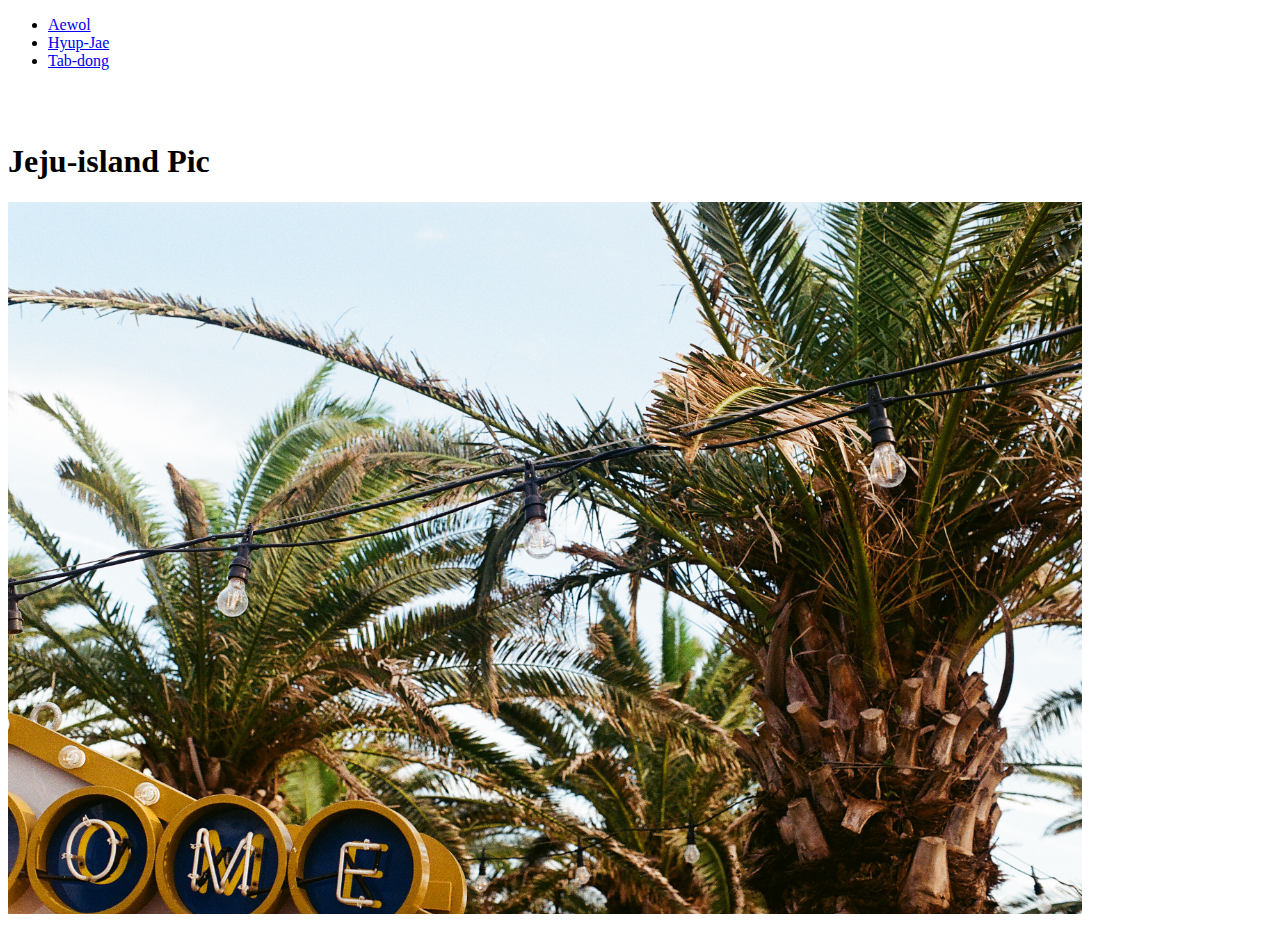
==== index.html @ b4db7dfe "Upload" ====
<!DOCTYPE html>
<!DOCTYPE html>
<html lang="ko-kr">
<head>
    <meta charset="UTF-8">
    <meta name="viewport" content="width=device-width, initial-scale=1.0">
    <title>Document</title>
</head>
<body>
    <ul>
        <li><a href="pic1.html">Aewol</a></li>
        <li><a href="pic2.html">Hyup-Jae</a></li>
        <li><a href="pic3.html">Tab-dong</a></li>
    </ul>
    <br>
    <br>

    <h1>Jeju-island Pic</h1>
    <img src="main.JPG" alt="Welcome to Jeju" width="85%">

</body>
</html
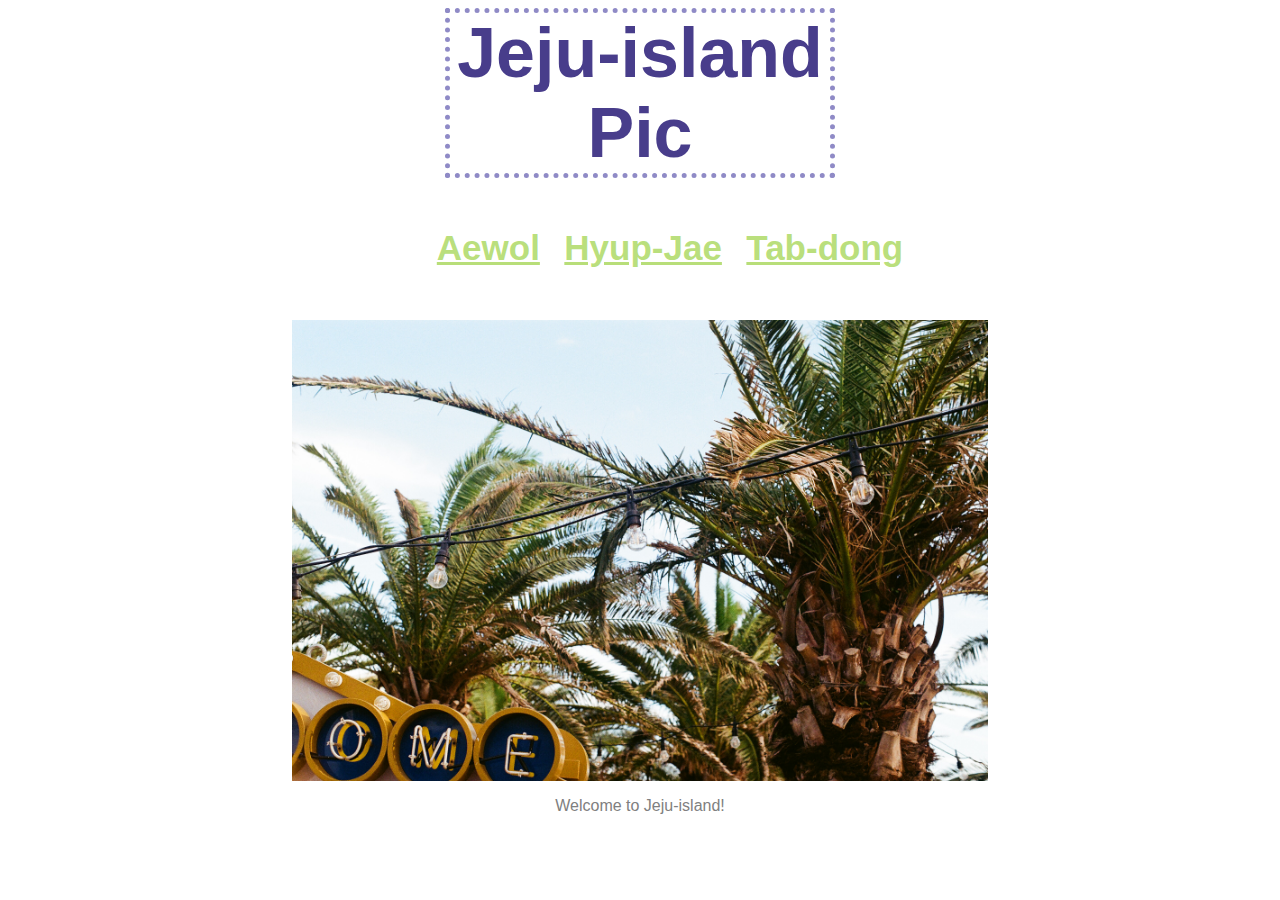
==== commit bfd227ae: "Design change" ====
--- a/index.html
+++ b/index.html
@@ -4,10 +4,17 @@
 <head>
     <meta charset="UTF-8">
     <meta name="viewport" content="width=device-width, initial-scale=1.0">
-    <title>Document</title>
+    <title>Jeju-Pics</title>
+    <link rel="stylesheet" href="style.css">
+
 </head>
 <body>
-    <ul>
+    <div>
+        <h1><a href="index.html">Jeju-island Pic</a> </h1>
+    </div>
+    
+    
+    <ul class="menu">
         <li><a href="pic1.html">Aewol</a></li>
         <li><a href="pic2.html">Hyup-Jae</a></li>
         <li><a href="pic3.html">Tab-dong</a></li>
@@ -15,8 +22,8 @@
     <br>
     <br>
 
-    <h1>Jeju-island Pic</h1>
-    <img src="main.JPG" alt="Welcome to Jeju" width="85%">
+    <img src="main.JPG" alt="Welcome to Jeju" width="55%">
+    <p id="description">Welcome to Jeju-island!</p>
 
 </body>
 </html--- a/style.css
+++ b/style.css
@@ -0,0 +1,34 @@
+body{
+    text-align: center;
+    font-family: 'D2Coding', 'Arial Narrow', Arial, sans-serif;
+    align-content: center;
+}
+
+
+h1{
+    border: 5px dotted rgba(76, 69, 165, 0.623);
+    font-size: 70px;
+    padding: 0;
+    margin: 0 auto;
+    height: auto;
+    width: 30%;
+}
+
+h1 > a{text-decoration: none; color: darkslateblue;}
+
+#selected{color: darksalmon;}
+
+ul > li > a{color: rgba(150, 207, 57, 0.678);}
+
+ul{margin-top: 50px;}
+
+li{
+    display: inline;
+    font: outline;
+    font-weight: bold;
+    font-size: 35px;
+    margin-left: 20px;
+}
+#description {color:grey; font-size: medium; text-align: center;}
+
+img {display: block; margin: 0px auto;}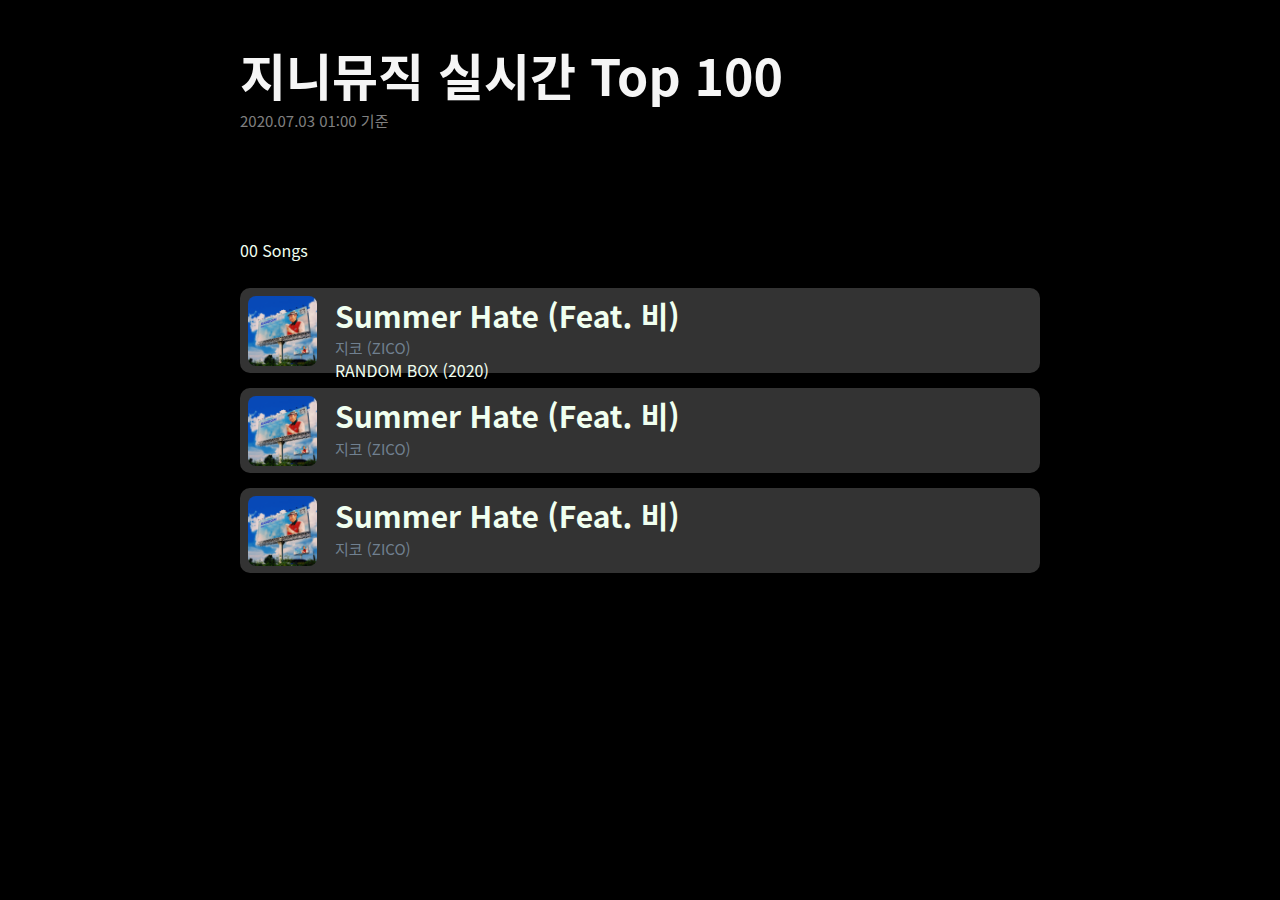
==== commit feeb53b1: "change" ====
--- a/index.html
+++ b/index.html
@@ -9,21 +9,49 @@
 
 </head>
 <body>
-    <div>
-        <h1><a href="index.html">Jeju-island Pic</a> </h1>
+    <div class="content">
+        <div class="head">
+            <div class="title">지니뮤직 실시간 Top 100</div>
+            <div class="sub-title">2020.07.03 01:00 기준</div>
+        </div>
+
+        <div class="number-of-songs" font-size=20px>00 Songs</div>
+
+        <div class="song-list">
+            <div class="song-template">
+                <div class="cover">
+                    <img src="p1.jpg">
+                </div>
+                <div class="song-info">
+                    <div class="song-title">Summer Hate (Feat. 비)</div>
+                    <div class="more">
+                        <div class="artist">지코 (ZICO)</div>
+                        <div class="album">RANDOM BOX (2020)</div>
+                    </div>
+                    
+                </div>
+            </div>
+            <div class="song-template">
+                <div class="cover">
+                    <img src="p1.jpg">
+                </div>
+                <div class="song-info">
+                    <div class="song-title">Summer Hate (Feat. 비)</div>
+                    <div class="artist">지코 (ZICO)</div>
+                </div>
+            </div>
+            <div class="song-template">
+                <div class="cover">
+                    <img src="p1.jpg">
+                </div>
+                <div class="song-info">
+                    <div class="song-title">Summer Hate (Feat. 비)</div>
+                    <div class="artist">지코 (ZICO)</div>
+                </div>
+            </div>
+        </div>
+
     </div>
-    
-    
-    <ul class="menu">
-        <li><a href="pic1.html">Aewol</a></li>
-        <li><a href="pic2.html">Hyup-Jae</a></li>
-        <li><a href="pic3.html">Tab-dong</a></li>
-    </ul>
-    <br>
-    <br>
-
-    <img src="main.JPG" alt="Welcome to Jeju" width="55%">
-    <p id="description">Welcome to Jeju-island!</p>
 
 </body>
 </html--- a/style.css
+++ b/style.css
@@ -1,34 +1,78 @@
 body{
-    text-align: center;
-    font-family: 'D2Coding', 'Arial Narrow', Arial, sans-serif;
+    display: grid;
+    font-family: "Noto Sans CJK KR", "Malgun Gothic", "맑은 고딕", helvetica, "Apple SD Gothic Neo", sans-serif;
     align-content: center;
+    background: black;
 }
 
-
-h1{
-    border: 5px dotted rgba(76, 69, 165, 0.623);
-    font-size: 70px;
-    padding: 0;
-    margin: 0 auto;
-    height: auto;
-    width: 30%;
+.content{
+    display: grid;
+    width: 800px;
+    padding: 30px;
+    background: black;
+    margin: auto;
+    color: honeydew;
+    grid-template-rows: 200px 50px auto;
 }
 
-h1 > a{text-decoration: none; color: darkslateblue;}
+.title{
+    color: whitesmoke;
+    font-size: 50px;
+    font-weight: bold;
+}
 
-#selected{color: darksalmon;}
+.sub-title{
+    color:gray;
+    font-size: 15px;
+    font-weight: lighter;
+}
 
-ul > li > a{color: rgba(150, 207, 57, 0.678);}
+.song-list{
+    display: grid;
+    row-gap: 15px;
+}
 
-ul{margin-top: 50px;}
+.song-template{
+    display: inline-flex;
+    height: 85px;
+    background-color: rgb(51, 51, 51);
+    border-radius: 10px;
+    grid-template-rows: 69px, 1fr;
+}
 
-li{
-    display: inline;
-    font: outline;
+img{
+    width: 69px;
+    height: 70px;
+    margin: 8px;
+    border-radius: 8px;
+}
+
+.cover{
+    width: 85px;
+    height: 85px;
+}
+
+.song-info{
+    display: grid;
+    grid-template-rows: 3fr 2fr;
+    margin-left: 10px;
+    margin-top: 5px;
+    margin-bottom: 5px;
+}
+
+.song-title{
+    font-size: 30px;
     font-weight: bold;
-    font-size: 35px;
-    margin-left: 20px;
 }
-#description {color:grey; font-size: medium; text-align: center;}
 
-img {display: block; margin: 0px auto;}+.artist{
+    font-size: 15px;
+    font-weight: lighter;
+    color: slategray;
+    width: auto;
+}
+
+.more{
+    display: inline-block;
+    grid-template-rows: auto 1fr;
+}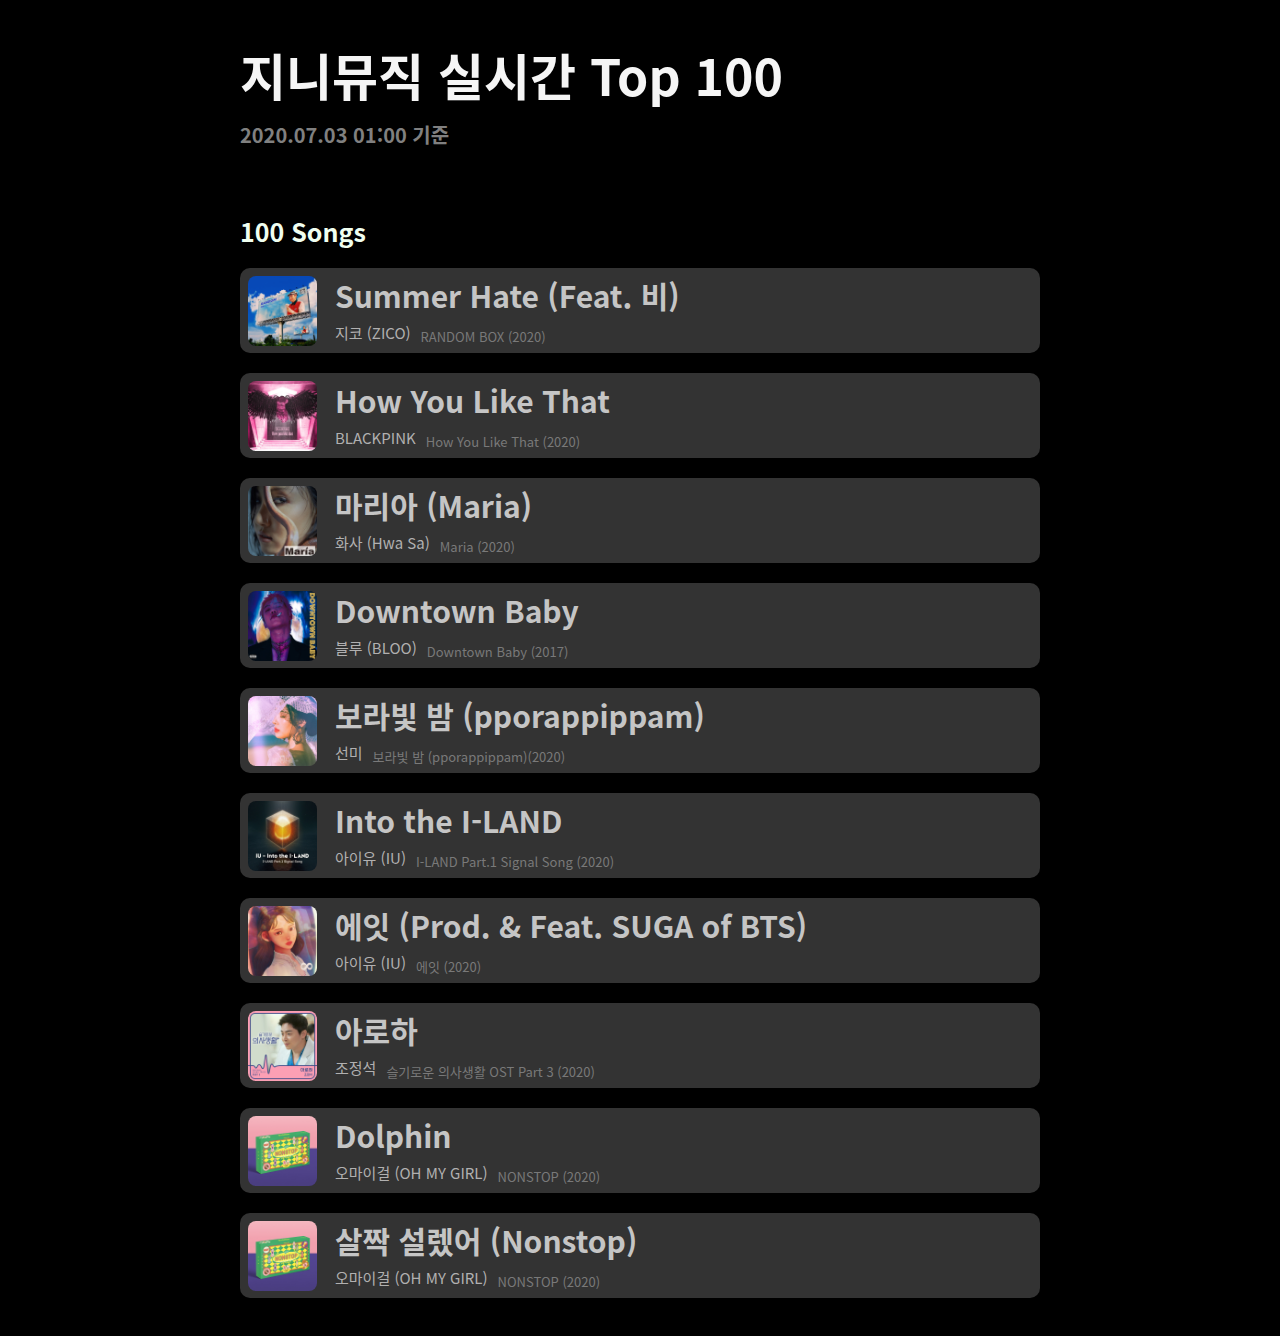
==== commit a55871b2: "ver 0.1" ====
--- a/index.html
+++ b/index.html
@@ -15,7 +15,7 @@
             <div class="sub-title">2020.07.03 01:00 기준</div>
         </div>
 
-        <div class="number-of-songs" font-size=20px>00 Songs</div>
+        <div class="number-of-songs"><p class="number-of-songs">100 Songs</p></div>
 
         <div class="song-list">
             <div class="song-template">
@@ -28,27 +28,126 @@
                         <div class="artist">지코 (ZICO)</div>
                         <div class="album">RANDOM BOX (2020)</div>
                     </div>
-                    
                 </div>
             </div>
+
             <div class="song-template">
                 <div class="cover">
-                    <img src="p1.jpg">
+                    <img src="p2.jpeg">
                 </div>
                 <div class="song-info">
-                    <div class="song-title">Summer Hate (Feat. 비)</div>
-                    <div class="artist">지코 (ZICO)</div>
+                    <div class="song-title">How You Like That</div>
+                    <div class="more">
+                        <div class="artist">BLACKPINK</div>
+                        <div class="album">How You Like That (2020)</div>
+                    </div>
                 </div>
             </div>
+
             <div class="song-template">
                 <div class="cover">
-                    <img src="p1.jpg">
+                    <img src="p3.jpeg">
                 </div>
                 <div class="song-info">
-                    <div class="song-title">Summer Hate (Feat. 비)</div>
-                    <div class="artist">지코 (ZICO)</div>
+                    <div class="song-title">마리아 (Maria)</div>
+                    <div class="more">
+                        <div class="artist">화사 (Hwa Sa)</div>
+                        <div class="album">Maria (2020)</div>
+                    </div>
                 </div>
             </div>
+
+            <div class="song-template">
+                <div class="cover">
+                    <img src="p4.jpeg">
+                </div>
+                <div class="song-info">
+                    <div class="song-title">Downtown Baby</div>
+                    <div class="more">
+                        <div class="artist">블루 (BLOO)</div>
+                        <div class="album">Downtown Baby (2017)</div>
+                    </div>
+                </div>
+            </div>
+
+            <div class="song-template">
+                <div class="cover">
+                    <img src="p5.jpeg">
+                </div>
+                <div class="song-info">
+                    <div class="song-title">보라빛 밤 (pporappippam)</div>
+                    <div class="more">
+                        <div class="artist">선미</div>
+                        <div class="album">보라빛 밤 (pporappippam)(2020)</div>
+                    </div>
+                </div>
+            </div>
+
+            <div class="song-template">
+                <div class="cover">
+                    <img src="p6.jpeg">
+                </div>
+                <div class="song-info">
+                    <div class="song-title">Into the I-LAND</div>
+                    <div class="more">
+                        <div class="artist">아이유 (IU)</div>
+                        <div class="album">I-LAND Part.1 Signal Song (2020)</div>
+                    </div>
+                </div>
+            </div>
+
+            <div class="song-template">
+                <div class="cover">
+                    <img src="p7.jpeg">
+                </div>
+                <div class="song-info">
+                    <div class="song-title">에잇 (Prod. & Feat. SUGA of BTS)</div>
+                    <div class="more">
+                        <div class="artist">아이유 (IU)</div>
+                        <div class="album">에잇 (2020)</div>
+                    </div>
+                </div>
+            </div>
+
+            <div class="song-template">
+                <div class="cover">
+                    <img src="p8.jpeg">
+                </div>
+                <div class="song-info">
+                    <div class="song-title">아로하</div>
+                    <div class="more">
+                        <div class="artist">조정석</div>
+                        <div class="album">슬기로운 의사생활 OST Part 3 (2020)</div>
+                    </div>
+                </div>
+            </div>
+
+            <div class="song-template">
+                <div class="cover">
+                    <img src="p9.jpeg">
+                </div>
+                <div class="song-info">
+                    <div class="song-title">Dolphin</div>
+                    <div class="more">
+                        <div class="artist">오마이걸 (OH MY GIRL)</div>
+                        <div class="album">NONSTOP (2020)</div>
+                    </div>
+                </div>
+            </div>
+
+            <div class="song-template">
+                <div class="cover">
+                    <img src="p9.jpeg">
+                </div>
+                <div class="song-info">
+                    <div class="song-title">살짝 설렜어 (Nonstop)</div>
+                    <div class="more">
+                        <div class="artist">오마이걸 (OH MY GIRL)</div>
+                        <div class="album">NONSTOP (2020)</div>
+                    </div>
+                </div>
+            </div>
+            
         </div>
 
     </div>
--- a/style.css
+++ b/style.css
@@ -12,7 +12,7 @@
     background: black;
     margin: auto;
     color: honeydew;
-    grid-template-rows: 200px 50px auto;
+    grid-template-rows: 150px 80px auto;
 }
 
 .title{
@@ -23,21 +23,26 @@
 
 .sub-title{
     color:gray;
-    font-size: 15px;
-    font-weight: lighter;
+    font-size: 20px;
+    font-weight: bolder;
+    margin-top: 10px;
+}
+
+.number-of-songs{
+    font-size: 25px;
+    font-weight: bolder;
 }
 
 .song-list{
     display: grid;
-    row-gap: 15px;
+    row-gap: 20px;
 }
 
 .song-template{
-    display: inline-flex;
+    display: flex;
     height: 85px;
     background-color: rgb(51, 51, 51);
     border-radius: 10px;
-    grid-template-rows: 69px, 1fr;
 }
 
 img{
@@ -63,16 +68,26 @@
 .song-title{
     font-size: 30px;
     font-weight: bold;
+    height: 45px;
+    line-height: 45px;
+    color: #c5c5c5;
 }
 
 .artist{
     font-size: 15px;
-    font-weight: lighter;
-    color: slategray;
-    width: auto;
+    font-weight: normal;
+    color: #b1b0b0;
+    height: 30px;
+    line-height: 30px;
 }
 
 .more{
-    display: inline-block;
-    grid-template-rows: auto 1fr;
+    display: flex;
+}
+
+.album{
+    font-size: 13px;
+    padding-left: 10px;
+    padding-top: 9px;
+    color: #797979;
 }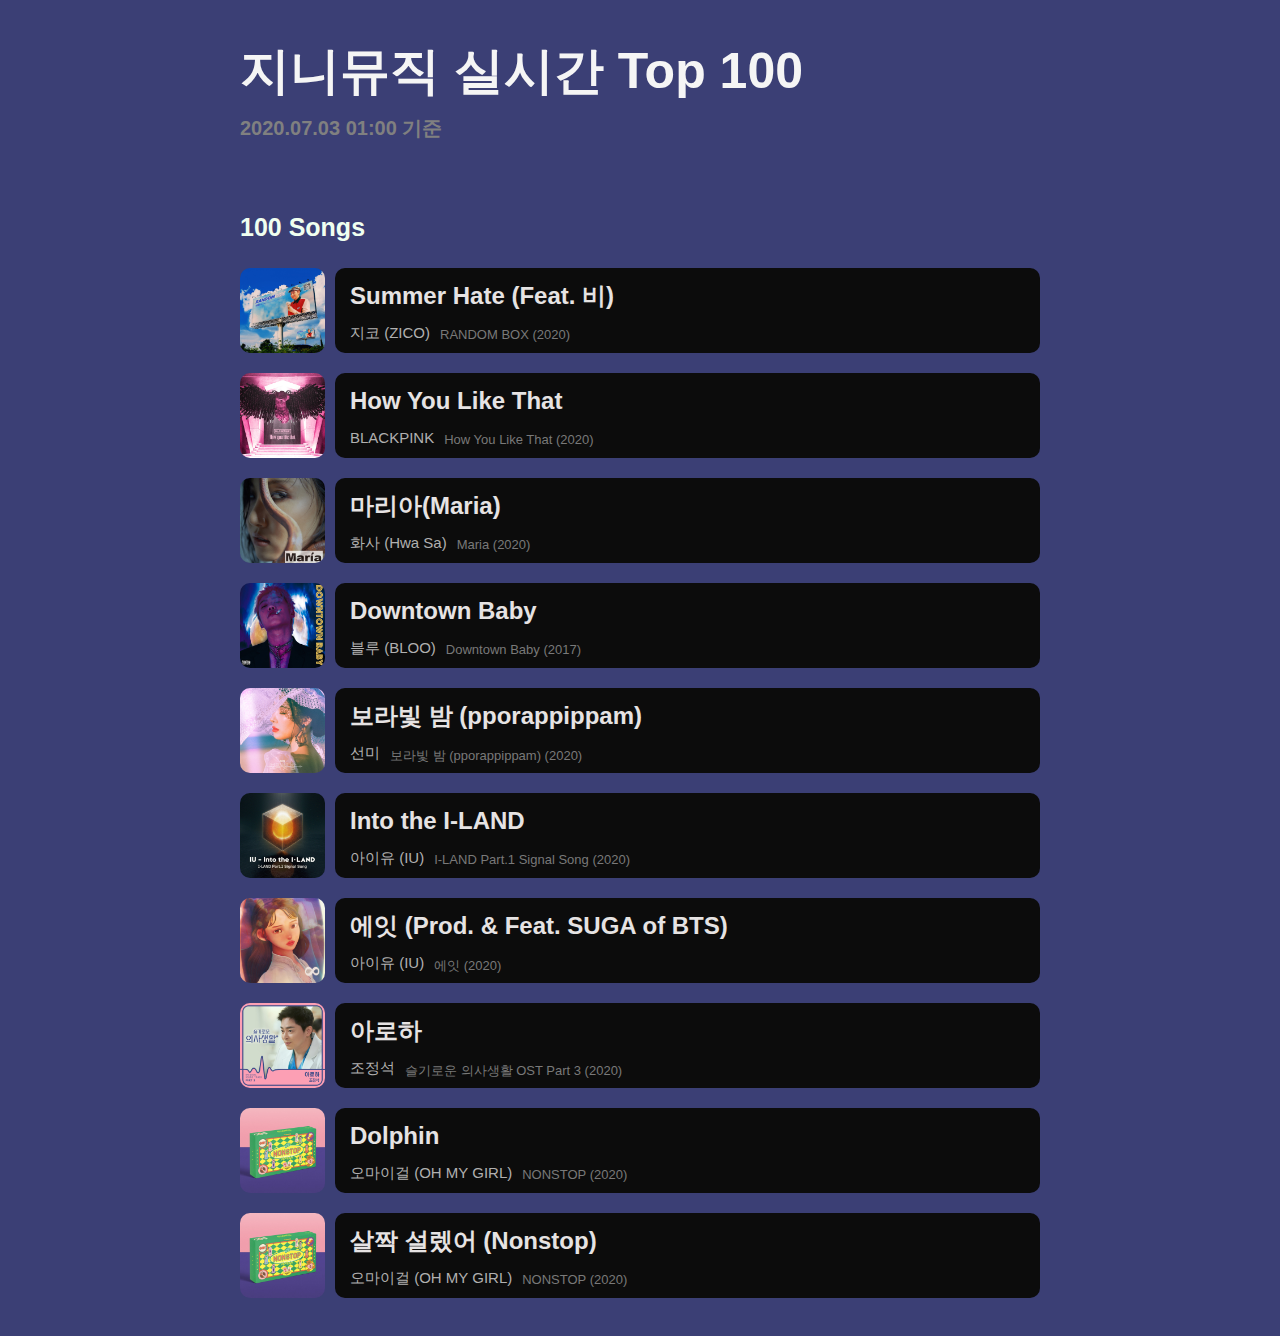
==== commit d79d17f0: "ver 0.2" ====
--- a/index.html
+++ b/index.html
@@ -18,132 +18,146 @@
         <div class="number-of-songs"><p class="number-of-songs">100 Songs</p></div>
 
         <div class="song-list">
-            <div class="song-template">
+            <div class="form">
                 <div class="cover">
                     <img src="p1.jpg">
                 </div>
-                <div class="song-info">
-                    <div class="song-title">Summer Hate (Feat. 비)</div>
-                    <div class="more">
-                        <div class="artist">지코 (ZICO)</div>
-                        <div class="album">RANDOM BOX (2020)</div>
+                <div class="song-template">
+                    <div class="song-info">
+                        <div class="song-title">Summer Hate (Feat. 비)</div>
+                        <div class="more">
+                            <div class="artist">지코 (ZICO)</div>
+                            <div class="album">RANDOM BOX (2020)</div>
+                        </div>
                     </div>
                 </div>
             </div>
 
-            <div class="song-template">
+            <div class="form">
                 <div class="cover">
                     <img src="p2.jpeg">
                 </div>
-                <div class="song-info">
-                    <div class="song-title">How You Like That</div>
-                    <div class="more">
-                        <div class="artist">BLACKPINK</div>
-                        <div class="album">How You Like That (2020)</div>
+                <div class="song-template">
+                    <div class="song-info">
+                        <div class="song-title">How You Like That</div>
+                        <div class="more">
+                            <div class="artist">BLACKPINK</div>
+                            <div class="album">How You Like That (2020)</div>
+                        </div>
                     </div>
                 </div>
             </div>
 
-            <div class="song-template">
+            <div class="form">
                 <div class="cover">
                     <img src="p3.jpeg">
                 </div>
-                <div class="song-info">
-                    <div class="song-title">마리아 (Maria)</div>
-                    <div class="more">
-                        <div class="artist">화사 (Hwa Sa)</div>
-                        <div class="album">Maria (2020)</div>
+                <div class="song-template">
+                    <div class="song-info">
+                        <div class="song-title">마리아(Maria)</div>
+                        <div class="more">
+                            <div class="artist">화사 (Hwa Sa)</div>
+                            <div class="album">Maria (2020)</div>
+                        </div>
                     </div>
                 </div>
             </div>
 
-            <div class="song-template">
+            <div class="form">
                 <div class="cover">
                     <img src="p4.jpeg">
                 </div>
-                <div class="song-info">
-                    <div class="song-title">Downtown Baby</div>
-                    <div class="more">
-                        <div class="artist">블루 (BLOO)</div>
-                        <div class="album">Downtown Baby (2017)</div>
+                <div class="song-template">
+                    <div class="song-info">
+                        <div class="song-title">Downtown Baby</div>
+                        <div class="more">
+                            <div class="artist">블루 (BLOO)</div>
+                            <div class="album">Downtown Baby (2017)</div>
+                        </div>
                     </div>
                 </div>
             </div>
-
-            <div class="song-template">
+            <div class="form">
                 <div class="cover">
                     <img src="p5.jpeg">
                 </div>
-                <div class="song-info">
-                    <div class="song-title">보라빛 밤 (pporappippam)</div>
-                    <div class="more">
-                        <div class="artist">선미</div>
-                        <div class="album">보라빛 밤 (pporappippam)(2020)</div>
+                <div class="song-template">
+                    <div class="song-info">
+                        <div class="song-title">보라빛 밤 (pporappippam)</div>
+                        <div class="more">
+                            <div class="artist">선미</div>
+                            <div class="album">보라빛 밤 (pporappippam) (2020)</div>
+                        </div>
                     </div>
                 </div>
             </div>
-
-            <div class="song-template">
+            <div class="form">
                 <div class="cover">
                     <img src="p6.jpeg">
                 </div>
-                <div class="song-info">
-                    <div class="song-title">Into the I-LAND</div>
-                    <div class="more">
-                        <div class="artist">아이유 (IU)</div>
-                        <div class="album">I-LAND Part.1 Signal Song (2020)</div>
+                <div class="song-template">
+                    <div class="song-info">
+                        <div class="song-title">Into the I-LAND</div>
+                        <div class="more">
+                            <div class="artist">아이유 (IU)</div>
+                            <div class="album">I-LAND Part.1 Signal Song (2020)</div>
+                        </div>
                     </div>
                 </div>
             </div>
-
-            <div class="song-template">
+            <div class="form">
                 <div class="cover">
                     <img src="p7.jpeg">
                 </div>
-                <div class="song-info">
-                    <div class="song-title">에잇 (Prod. & Feat. SUGA of BTS)</div>
-                    <div class="more">
-                        <div class="artist">아이유 (IU)</div>
-                        <div class="album">에잇 (2020)</div>
+                <div class="song-template">
+                    <div class="song-info">
+                        <div class="song-title">에잇 (Prod. & Feat. SUGA of BTS)</div>
+                        <div class="more">
+                            <div class="artist">아이유 (IU)</div>
+                            <div class="album">에잇 (2020)</div>
+                        </div>
                     </div>
                 </div>
             </div>
-
-            <div class="song-template">
+            <div class="form">
                 <div class="cover">
                     <img src="p8.jpeg">
                 </div>
-                <div class="song-info">
-                    <div class="song-title">아로하</div>
-                    <div class="more">
-                        <div class="artist">조정석</div>
-                        <div class="album">슬기로운 의사생활 OST Part 3 (2020)</div>
+                <div class="song-template">
+                    <div class="song-info">
+                        <div class="song-title">아로하</div>
+                        <div class="more">
+                            <div class="artist">조정석</div>
+                            <div class="album">슬기로운 의사생활 OST Part 3 (2020)</div>
+                        </div>
                     </div>
                 </div>
             </div>
-
-            <div class="song-template">
+            <div class="form">
                 <div class="cover">
                     <img src="p9.jpeg">
                 </div>
-                <div class="song-info">
-                    <div class="song-title">Dolphin</div>
-                    <div class="more">
-                        <div class="artist">오마이걸 (OH MY GIRL)</div>
-                        <div class="album">NONSTOP (2020)</div>
+                <div class="song-template">
+                    <div class="song-info">
+                        <div class="song-title">Dolphin</div>
+                        <div class="more">
+                            <div class="artist">오마이걸 (OH MY GIRL)</div>
+                            <div class="album">NONSTOP (2020)</div>
+                        </div>
                     </div>
                 </div>
             </div>
-
-            <div class="song-template">
+            <div class="form">
                 <div class="cover">
                     <img src="p9.jpeg">
                 </div>
-                <div class="song-info">
-                    <div class="song-title">살짝 설렜어 (Nonstop)</div>
-                    <div class="more">
-                        <div class="artist">오마이걸 (OH MY GIRL)</div>
-                        <div class="album">NONSTOP (2020)</div>
+                <div class="song-template">
+                    <div class="song-info">
+                        <div class="song-title">살짝 설렜어 (Nonstop)</div>
+                        <div class="more">
+                            <div class="artist">오마이걸 (OH MY GIRL)</div>
+                            <div class="album">NONSTOP (2020)</div>
+                        </div>
                     </div>
                 </div>
             </div>
--- a/style.css
+++ b/style.css
@@ -1,15 +1,14 @@
 body{
     display: grid;
-    font-family: "Noto Sans CJK KR", "Malgun Gothic", "맑은 고딕", helvetica, "Apple SD Gothic Neo", sans-serif;
+    font-family: "G마켓 산스", helvetica, "Apple SD Gothic Neo", sans-serif;
     align-content: center;
-    background: black;
+    background: rgb(59, 63, 117);
 }
 
 .content{
     display: grid;
     width: 800px;
     padding: 30px;
-    background: black;
     margin: auto;
     color: honeydew;
     grid-template-rows: 150px 80px auto;
@@ -41,15 +40,14 @@
 .song-template{
     display: flex;
     height: 85px;
-    background-color: rgb(51, 51, 51);
+    background-color: rgb(12, 12, 12);
     border-radius: 10px;
 }
 
 img{
-    width: 69px;
-    height: 70px;
-    margin: 8px;
-    border-radius: 8px;
+    width: 85px;
+    height: 85px;
+    border-radius: 10px;
 }
 
 .cover{
@@ -60,17 +58,17 @@
 .song-info{
     display: grid;
     grid-template-rows: 3fr 2fr;
-    margin-left: 10px;
+    margin-left: 15px;
     margin-top: 5px;
     margin-bottom: 5px;
 }
 
 .song-title{
-    font-size: 30px;
+    font-size: 24px;
     font-weight: bold;
     height: 45px;
     line-height: 45px;
-    color: #c5c5c5;
+    color: #e6e3e3;
 }
 
 .artist{
@@ -87,7 +85,14 @@
 
 .album{
     font-size: 13px;
+    font-weight: lighter;
     padding-left: 10px;
     padding-top: 9px;
     color: #797979;
+}
+
+.form{
+    display: grid;
+    grid-template-columns: 85px 1fr;
+    column-gap: 10px;
 }